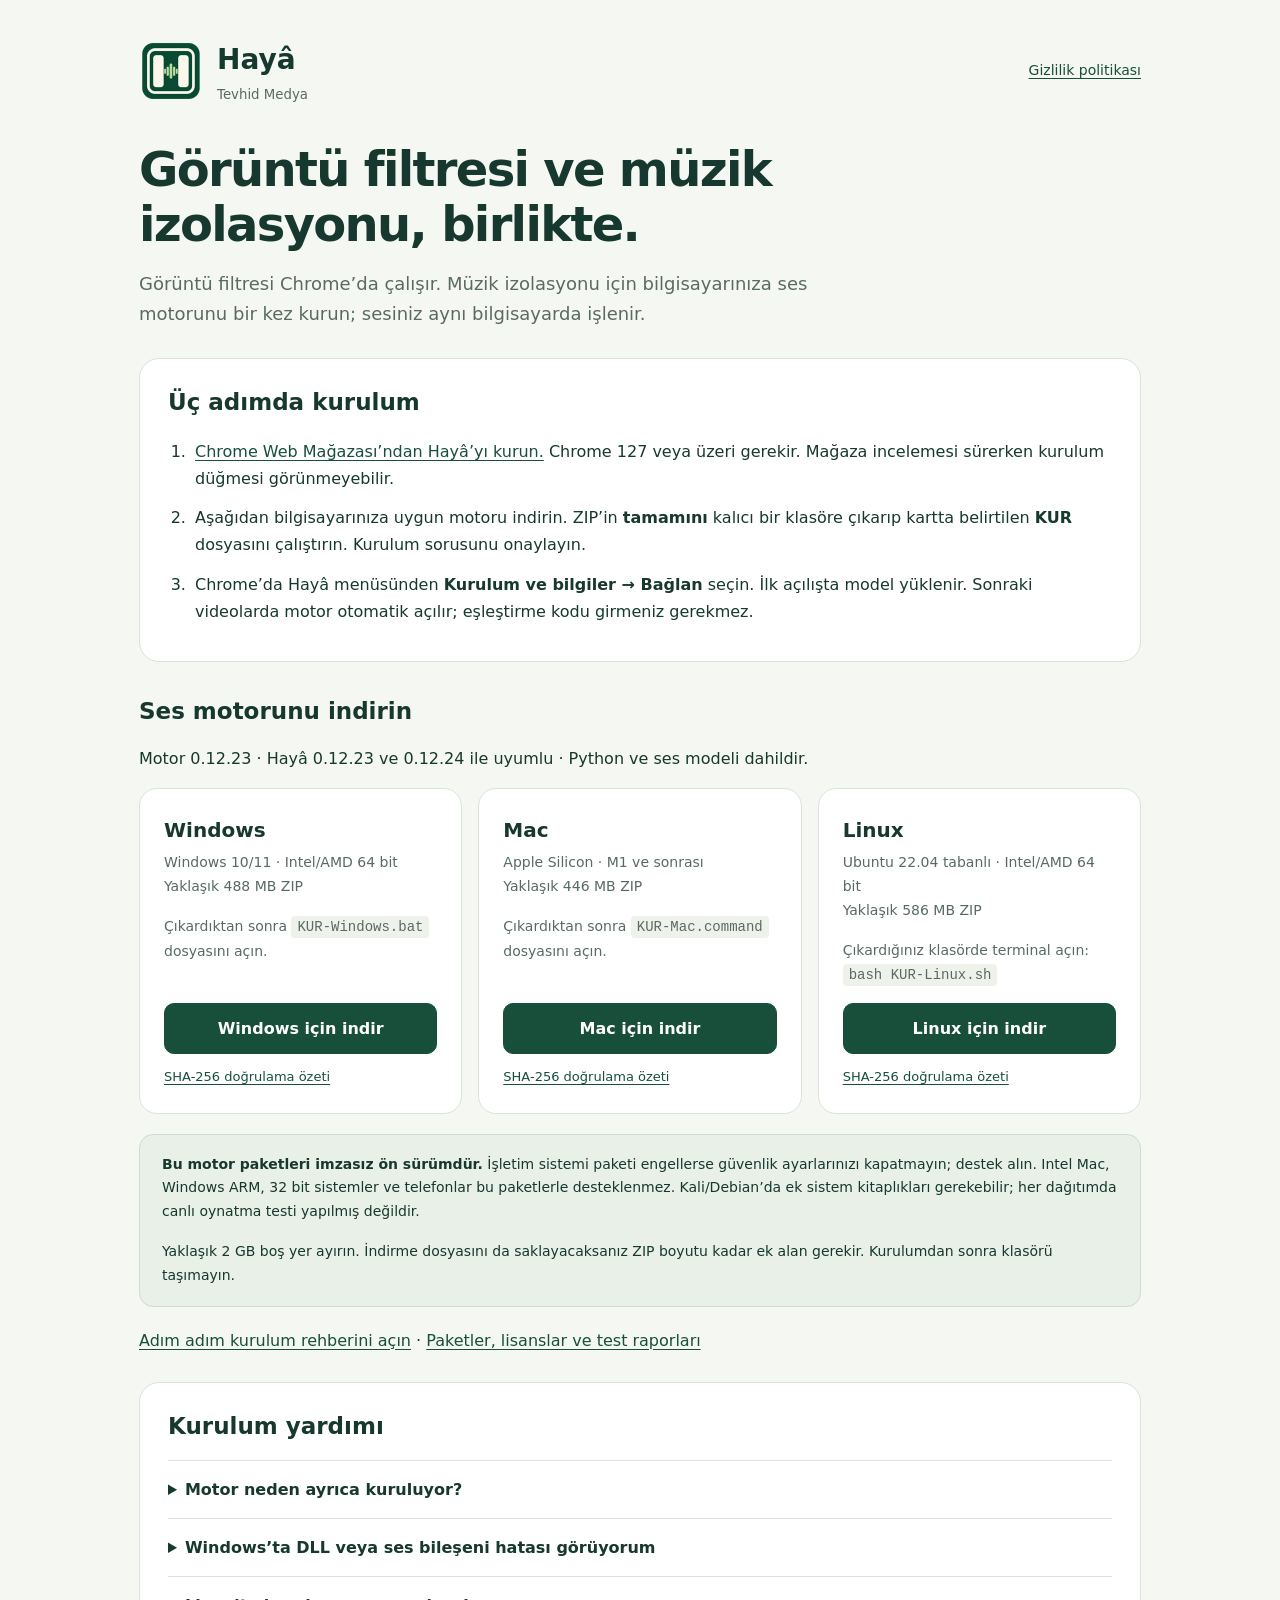
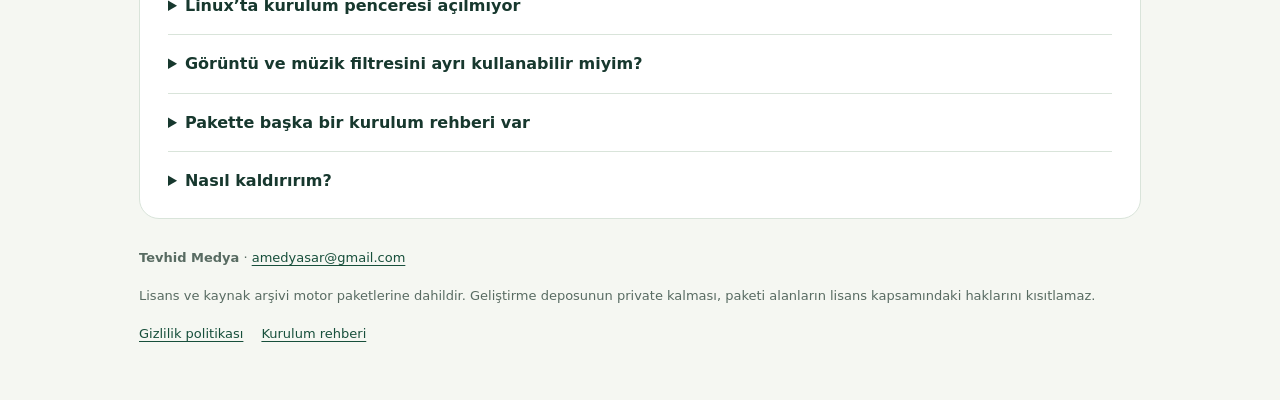
==== kurulum.html @ f4bbea17 "Hayâ ses motoru indirme ve kurulum sayfasını yayımla" ====
<!doctype html>
<html lang="tr">
<head>
<meta charset="utf-8"><meta name="viewport" content="width=device-width,initial-scale=1">
<meta name="referrer" content="no-referrer"><meta name="robots" content="noindex,follow">
<meta name="description" content="Hayâ Chrome eklentisi için Windows, Linux ve Apple Silicon Mac ses motoru kurulumu.">
<title>Hayâ · Kurulum ve ses motoru</title>
<style>
:root{color-scheme:light;--ink:#17382e;--muted:#586b62;--green:#174f3b;--line:#d9e4da}*{box-sizing:border-box}body{margin:0;background:#f5f7f2;color:var(--ink);font:16px/1.7 system-ui,-apple-system,BlinkMacSystemFont,"Segoe UI",sans-serif}main{max-width:1050px;margin:auto;padding:36px 24px 56px}.brand{display:flex;align-items:center;gap:14px}.brand img{border-radius:16px}.brand strong{font-size:28px}.brand small{display:block;color:var(--muted)}nav{margin-left:auto;font-size:14px}h1{font-size:clamp(32px,5vw,48px);line-height:1.15;letter-spacing:-.035em;max-width:760px;margin:36px 0 16px}h2{font-size:23px;margin:30px 0 14px}h3{font-size:20px;margin:0 0 4px}p{margin:0 0 16px}.intro{max-width:760px;color:var(--muted);font-size:18px}.steps,.help{padding:24px 28px;background:white;border:1px solid var(--line);border-radius:20px;margin:28px 0}.steps h2,.help h2{margin-top:0}.steps ol{padding-left:23px;margin-bottom:0}.steps li{padding-left:4px;margin:12px 0}.downloads{display:grid;grid-template-columns:repeat(3,minmax(0,1fr));gap:16px}.card{padding:24px;background:#fff;border:1px solid var(--line);border-radius:18px;display:flex;flex-direction:column}.card p{font-size:14px;color:var(--muted)}.card .button{margin-top:auto}.button{display:inline-block;padding:11px 18px;background:var(--green);border:1px solid var(--green);border-radius:10px;color:#fff;text-decoration:none;text-align:center;font-weight:650;transition:background .15s}.button:hover{background:#216a50}.secondary{font-size:13px;margin-top:12px}.notice{padding:18px 22px;background:#e8f0e8;border:1px solid #cddccf;border-radius:14px;font-size:14px;margin:20px 0}.notice p:last-child{margin:0}a{color:var(--green);text-underline-offset:3px}a:focus-visible,summary:focus-visible{outline:3px solid #8aab79;outline-offset:4px}code{background:#eef2eb;padding:3px 6px;border-radius:4px;overflow-wrap:anywhere}details{border-top:1px solid var(--line);padding:15px 0}details:last-child{padding-bottom:0}summary{font-weight:650;cursor:pointer}details p{margin:12px 0 0}footer{font-size:13px;color:var(--muted);margin-top:28px}footer a{margin-right:18px}@media(max-width:720px){main{padding:24px 16px 40px}.downloads{grid-template-columns:1fr}.brand{flex-wrap:wrap}nav{margin-left:0;width:100%}.steps,.help{padding:20px}}
</style>
</head>
<body><main>
<header class="brand"><img src="haya-icon.png" width="64" height="64" alt=""><div><strong>Hayâ</strong><small>Tevhid Medya</small></div><nav><a href="./">Gizlilik politikası</a></nav></header>
<h1>Görüntü filtresi ve müzik izolasyonu, birlikte.</h1>
<p class="intro">Görüntü filtresi Chrome’da çalışır. Müzik izolasyonu için bilgisayarınıza ses motorunu bir kez kurun; sesiniz aynı bilgisayarda işlenir.</p>
<section class="steps" aria-labelledby="steps"><h2 id="steps">Üç adımda kurulum</h2><ol>
<li><a href="https://chromewebstore.google.com/detail/fkgjadiaajefdlgofbeidhghmhcniifk" rel="noreferrer">Chrome Web Mağazası’ndan Hayâ’yı kurun.</a> Chrome 127 veya üzeri gerekir. Mağaza incelemesi sürerken kurulum düğmesi görünmeyebilir.</li>
<li>Aşağıdan bilgisayarınıza uygun motoru indirin. ZIP’in <strong>tamamını</strong> kalıcı bir klasöre çıkarıp kartta belirtilen <strong>KUR</strong> dosyasını çalıştırın. Kurulum sorusunu onaylayın.</li>
<li>Chrome’da Hayâ menüsünden <strong>Kurulum ve bilgiler → Bağlan</strong> seçin. İlk açılışta model yüklenir. Sonraki videolarda motor otomatik açılır; eşleştirme kodu girmeniz gerekmez.</li>
</ol></section>
<h2 id="downloads">Ses motorunu indirin</h2><p>Motor 0.12.23 · Hayâ 0.12.23 ve 0.12.24 ile uyumlu · Python ve ses modeli dahildir.</p>
<div class="downloads" aria-labelledby="downloads">
<article class="card"><h3>Windows</h3><p>Windows 10/11 · Intel/AMD 64 bit<br>Yaklaşık 488 MB ZIP</p><p>Çıkardıktan sonra <code>KUR-Windows.bat</code> dosyasını açın.</p><a class="button" href="https://github.com/sultanamed/haya-privacy/releases/download/ses-motoru-v0.12.23/Haya-0.12.23-windows-x64.zip">Windows için indir</a><a class="secondary" href="https://github.com/sultanamed/haya-privacy/releases/download/ses-motoru-v0.12.23/Haya-0.12.23-windows-x64.sha256">SHA-256 doğrulama özeti</a></article>
<article class="card"><h3>Mac</h3><p>Apple Silicon · M1 ve sonrası<br>Yaklaşık 446 MB ZIP</p><p>Çıkardıktan sonra <code>KUR-Mac.command</code> dosyasını açın.</p><a class="button" href="https://github.com/sultanamed/haya-privacy/releases/download/ses-motoru-v0.12.23/Haya-0.12.23-macos-arm64.zip">Mac için indir</a><a class="secondary" href="https://github.com/sultanamed/haya-privacy/releases/download/ses-motoru-v0.12.23/Haya-0.12.23-macos-arm64.sha256">SHA-256 doğrulama özeti</a></article>
<article class="card"><h3>Linux</h3><p>Ubuntu 22.04 tabanlı · Intel/AMD 64 bit<br>Yaklaşık 586 MB ZIP</p><p>Çıkardığınız klasörde terminal açın:<br><code>bash KUR-Linux.sh</code></p><a class="button" href="https://github.com/sultanamed/haya-privacy/releases/download/ses-motoru-v0.12.23/Haya-0.12.23-linux-x64.zip">Linux için indir</a><a class="secondary" href="https://github.com/sultanamed/haya-privacy/releases/download/ses-motoru-v0.12.23/Haya-0.12.23-linux-x64.sha256">SHA-256 doğrulama özeti</a></article>
</div>
<div class="notice"><p><strong>Bu motor paketleri imzasız ön sürümdür.</strong> İşletim sistemi paketi engellerse güvenlik ayarlarınızı kapatmayın; destek alın. Intel Mac, Windows ARM, 32 bit sistemler ve telefonlar bu paketlerle desteklenmez. Kali/Debian’da ek sistem kitaplıkları gerekebilir; her dağıtımda canlı oynatma testi yapılmış değildir.</p><p>Yaklaşık 2 GB boş yer ayırın. İndirme dosyasını da saklayacaksanız ZIP boyutu kadar ek alan gerekir. Kurulumdan sonra klasörü taşımayın.</p></div>
<p><a href="KURULUM-CHROME.txt">Adım adım kurulum rehberini açın</a> · <a href="https://github.com/sultanamed/haya-privacy/releases/tag/ses-motoru-v0.12.23" rel="noreferrer">Paketler, lisanslar ve test raporları</a></p>
<section class="help" aria-labelledby="help"><h2 id="help">Kurulum yardımı</h2>
<details><summary>Motor neden ayrıca kuruluyor?</summary><p>Enstrüman ayrıştırma modeli ve çalışma ortamı bilgisayarınızda çalışır. Eklenti motoru sessizce kurmaz. KUR dosyası yalnızca bu bilgisayardaki Chrome kullanıcısının bağlantısını kaydeder. Medya içeriği Tevhid Medya’ya gönderilmez.</p></details>
<details><summary>Windows’ta DLL veya ses bileşeni hatası görüyorum</summary><p>Paketteki <code>prerequisites/VC_redist.x64.exe</code> resmi Microsoft bileşenini kurun, ardından Hayâ’dan Bağlan’ı tekrar deneyin.</p></details>
<details><summary>Linux’ta kurulum penceresi açılmıyor</summary><p>Aynı klasörde <code>./runtime/bin/python3 -X utf8 -I -B packaging/install_native.py</code> çalıştırabilirsiniz. Ayrı Python kurulumu gerekmez. Bir sistem kitaplığı eksikse hata mesajını ve dağıtım sürümünü destek adresine iletin.</p></details>
<details><summary>Görüntü ve müzik filtresini ayrı kullanabilir miyim?</summary><p>Evet. Görüntü filtresini kapatıp müzik izolasyonunu kullanabilir veya yalnızca görüntüyü filtreleyebilirsiniz. Motor kurulmamışsa görüntü filtresi kullanılabilir. İlk ses hazırlığı birkaç saniye sürebilir; hız donanıma bağlıdır. Şarkı vokalleri ve bazı enstrüman kalıntıları kalabilir; kusursuz tespit garantisi yoktur.</p></details>
<details><summary>Pakette başka bir kurulum rehberi var</summary><p>Eski ONCE-BUNU-OKUYUN dosyasındaki manuel test yolu yerine bu sayfadaki KUR ve Bağlan adımlarını uygulayın. Paketteki extension klasörünü ayrıca yüklemeyin; eklentiyi Chrome Web Mağazası’ndan kurun.</p></details>
<details><summary>Nasıl kaldırırım?</summary><p>Paket içindeki KALDIR dosyasını çalıştırın. Bu işlem Chrome bağlantısını kaldırır; motor dosyalarını, ayarlarınızı veya günlükleri otomatik silmez. Ayrıntılar <a href="./">gizlilik politikasında</a> açıklanır.</p></details>
</section>
<footer><p><strong>Tevhid Medya</strong> · <a href="mailto:amedyasar@gmail.com">amedyasar@gmail.com</a></p><p>Lisans ve kaynak arşivi motor paketlerine dahildir. Geliştirme deposunun private kalması, paketi alanların lisans kapsamındaki haklarını kısıtlamaz.</p><a href="./">Gizlilik politikası</a><a href="KURULUM-CHROME.txt">Kurulum rehberi</a></footer>
</main></body></html>
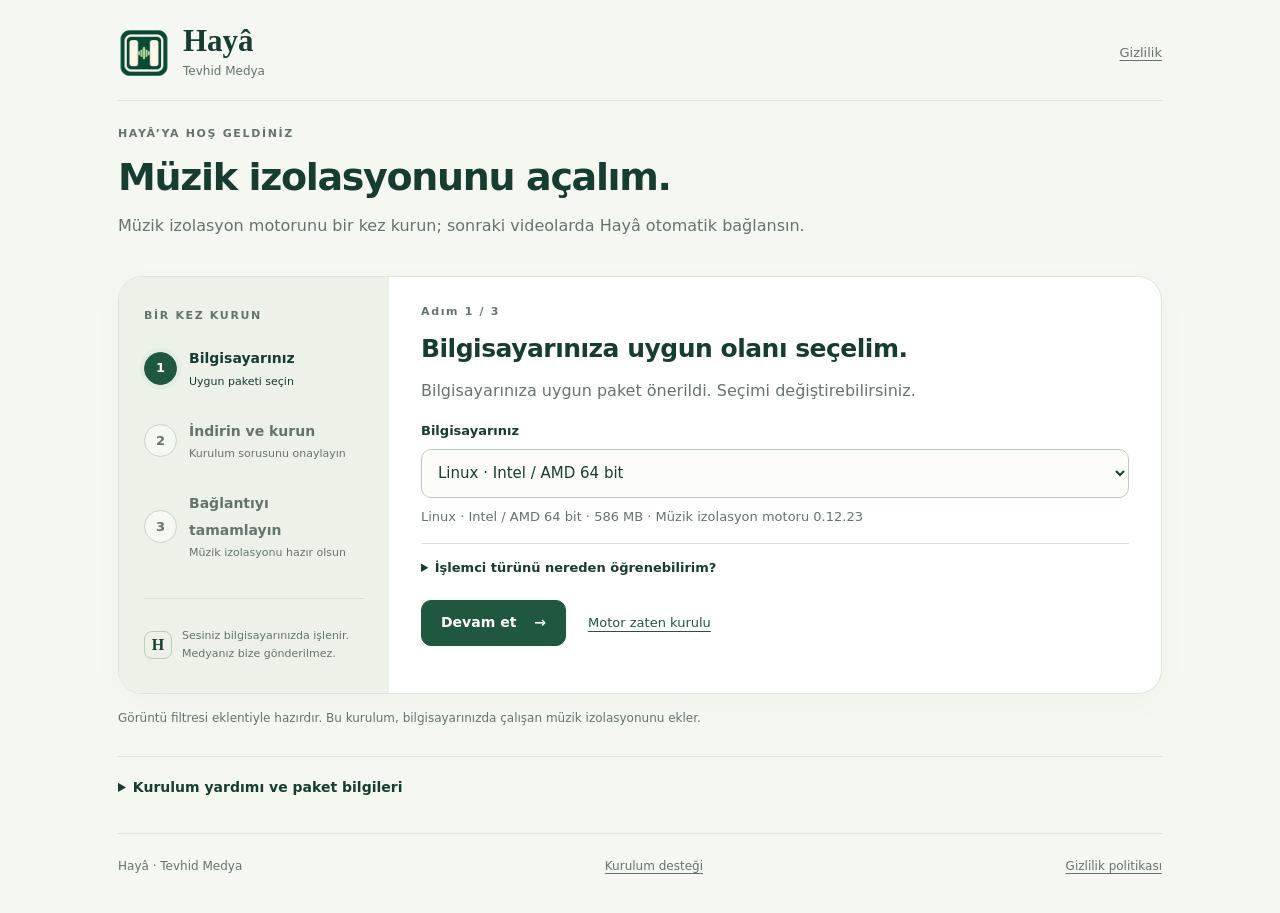
==== commit 1c735626: "Guide music isolation setup with device detection and three clear steps" ====
--- a/kurulum.html
+++ b/kurulum.html
@@ -1,38 +1,43 @@
-<!doctype html>
-<html lang="tr">
-<head>
-<meta charset="utf-8"><meta name="viewport" content="width=device-width,initial-scale=1">
-<meta name="referrer" content="no-referrer"><meta name="robots" content="noindex,follow">
-<meta name="description" content="Hayâ Chrome eklentisi için Windows, Linux ve Apple Silicon Mac ses motoru kurulumu.">
-<title>Hayâ · Kurulum ve ses motoru</title>
-<style>
-:root{color-scheme:light;--ink:#17382e;--muted:#586b62;--green:#174f3b;--line:#d9e4da}*{box-sizing:border-box}body{margin:0;background:#f5f7f2;color:var(--ink);font:16px/1.7 system-ui,-apple-system,BlinkMacSystemFont,"Segoe UI",sans-serif}main{max-width:1050px;margin:auto;padding:36px 24px 56px}.brand{display:flex;align-items:center;gap:14px}.brand img{border-radius:16px}.brand strong{font-size:28px}.brand small{display:block;color:var(--muted)}nav{margin-left:auto;font-size:14px}h1{font-size:clamp(32px,5vw,48px);line-height:1.15;letter-spacing:-.035em;max-width:760px;margin:36px 0 16px}h2{font-size:23px;margin:30px 0 14px}h3{font-size:20px;margin:0 0 4px}p{margin:0 0 16px}.intro{max-width:760px;color:var(--muted);font-size:18px}.steps,.help{padding:24px 28px;background:white;border:1px solid var(--line);border-radius:20px;margin:28px 0}.steps h2,.help h2{margin-top:0}.steps ol{padding-left:23px;margin-bottom:0}.steps li{padding-left:4px;margin:12px 0}.downloads{display:grid;grid-template-columns:repeat(3,minmax(0,1fr));gap:16px}.card{padding:24px;background:#fff;border:1px solid var(--line);border-radius:18px;display:flex;flex-direction:column}.card p{font-size:14px;color:var(--muted)}.card .button{margin-top:auto}.button{display:inline-block;padding:11px 18px;background:var(--green);border:1px solid var(--green);border-radius:10px;color:#fff;text-decoration:none;text-align:center;font-weight:650;transition:background .15s}.button:hover{background:#216a50}.secondary{font-size:13px;margin-top:12px}.notice{padding:18px 22px;background:#e8f0e8;border:1px solid #cddccf;border-radius:14px;font-size:14px;margin:20px 0}.notice p:last-child{margin:0}a{color:var(--green);text-underline-offset:3px}a:focus-visible,summary:focus-visible{outline:3px solid #8aab79;outline-offset:4px}code{background:#eef2eb;padding:3px 6px;border-radius:4px;overflow-wrap:anywhere}details{border-top:1px solid var(--line);padding:15px 0}details:last-child{padding-bottom:0}summary{font-weight:650;cursor:pointer}details p{margin:12px 0 0}footer{font-size:13px;color:var(--muted);margin-top:28px}footer a{margin-right:18px}@media(max-width:720px){main{padding:24px 16px 40px}.downloads{grid-template-columns:1fr}.brand{flex-wrap:wrap}nav{margin-left:0;width:100%}.steps,.help{padding:20px}}
-</style>
-</head>
-<body><main>
-<header class="brand"><img src="haya-icon.png" width="64" height="64" alt=""><div><strong>Hayâ</strong><small>Tevhid Medya</small></div><nav><a href="./">Gizlilik politikası</a></nav></header>
-<h1>Görüntü filtresi ve müzik izolasyonu, birlikte.</h1>
-<p class="intro">Görüntü filtresi Chrome’da çalışır. Müzik izolasyonu için bilgisayarınıza ses motorunu bir kez kurun; sesiniz aynı bilgisayarda işlenir.</p>
-<section class="steps" aria-labelledby="steps"><h2 id="steps">Üç adımda kurulum</h2><ol>
-<li><a href="https://chromewebstore.google.com/detail/fkgjadiaajefdlgofbeidhghmhcniifk" rel="noreferrer">Chrome Web Mağazası’ndan Hayâ’yı kurun.</a> Chrome 127 veya üzeri gerekir. Mağaza incelemesi sürerken kurulum düğmesi görünmeyebilir.</li>
-<li>Aşağıdan bilgisayarınıza uygun motoru indirin. ZIP’in <strong>tamamını</strong> kalıcı bir klasöre çıkarıp kartta belirtilen <strong>KUR</strong> dosyasını çalıştırın. Kurulum sorusunu onaylayın.</li>
-<li>Chrome’da Hayâ menüsünden <strong>Kurulum ve bilgiler → Bağlan</strong> seçin. İlk açılışta model yüklenir. Sonraki videolarda motor otomatik açılır; eşleştirme kodu girmeniz gerekmez.</li>
-</ol></section>
-<h2 id="downloads">Ses motorunu indirin</h2><p>Motor 0.12.23 · Hayâ 0.12.23 ve 0.12.24 ile uyumlu · Python ve ses modeli dahildir.</p>
-<div class="downloads" aria-labelledby="downloads">
-<article class="card"><h3>Windows</h3><p>Windows 10/11 · Intel/AMD 64 bit<br>Yaklaşık 488 MB ZIP</p><p>Çıkardıktan sonra <code>KUR-Windows.bat</code> dosyasını açın.</p><a class="button" href="https://github.com/sultanamed/haya-privacy/releases/download/ses-motoru-v0.12.23/Haya-0.12.23-windows-x64.zip">Windows için indir</a><a class="secondary" href="https://github.com/sultanamed/haya-privacy/releases/download/ses-motoru-v0.12.23/Haya-0.12.23-windows-x64.sha256">SHA-256 doğrulama özeti</a></article>
-<article class="card"><h3>Mac</h3><p>Apple Silicon · M1 ve sonrası<br>Yaklaşık 446 MB ZIP</p><p>Çıkardıktan sonra <code>KUR-Mac.command</code> dosyasını açın.</p><a class="button" href="https://github.com/sultanamed/haya-privacy/releases/download/ses-motoru-v0.12.23/Haya-0.12.23-macos-arm64.zip">Mac için indir</a><a class="secondary" href="https://github.com/sultanamed/haya-privacy/releases/download/ses-motoru-v0.12.23/Haya-0.12.23-macos-arm64.sha256">SHA-256 doğrulama özeti</a></article>
-<article class="card"><h3>Linux</h3><p>Ubuntu 22.04 tabanlı · Intel/AMD 64 bit<br>Yaklaşık 586 MB ZIP</p><p>Çıkardığınız klasörde terminal açın:<br><code>bash KUR-Linux.sh</code></p><a class="button" href="https://github.com/sultanamed/haya-privacy/releases/download/ses-motoru-v0.12.23/Haya-0.12.23-linux-x64.zip">Linux için indir</a><a class="secondary" href="https://github.com/sultanamed/haya-privacy/releases/download/ses-motoru-v0.12.23/Haya-0.12.23-linux-x64.sha256">SHA-256 doğrulama özeti</a></article>
-</div>
-<div class="notice"><p><strong>Bu motor paketleri imzasız ön sürümdür.</strong> İşletim sistemi paketi engellerse güvenlik ayarlarınızı kapatmayın; destek alın. Intel Mac, Windows ARM, 32 bit sistemler ve telefonlar bu paketlerle desteklenmez. Kali/Debian’da ek sistem kitaplıkları gerekebilir; her dağıtımda canlı oynatma testi yapılmış değildir.</p><p>Yaklaşık 2 GB boş yer ayırın. İndirme dosyasını da saklayacaksanız ZIP boyutu kadar ek alan gerekir. Kurulumdan sonra klasörü taşımayın.</p></div>
-<p><a href="KURULUM-CHROME.txt">Adım adım kurulum rehberini açın</a> · <a href="https://github.com/sultanamed/haya-privacy/releases/tag/ses-motoru-v0.12.23" rel="noreferrer">Paketler, lisanslar ve test raporları</a></p>
-<section class="help" aria-labelledby="help"><h2 id="help">Kurulum yardımı</h2>
-<details><summary>Motor neden ayrıca kuruluyor?</summary><p>Enstrüman ayrıştırma modeli ve çalışma ortamı bilgisayarınızda çalışır. Eklenti motoru sessizce kurmaz. KUR dosyası yalnızca bu bilgisayardaki Chrome kullanıcısının bağlantısını kaydeder. Medya içeriği Tevhid Medya’ya gönderilmez.</p></details>
+<!doctype html><html lang="tr"><head><meta charset="utf-8"><meta name="viewport" content="width=device-width,initial-scale=1"><meta name="referrer" content="no-referrer"><meta name="description" content="Hayâ müzik izolasyon motoru: bilgisayarınıza uygun paketi seçin, indirin ve adım adım kurun."><title>Hayâ · Müzik izolasyon motoru kurulumu</title><link rel="stylesheet" href="help.css"></head><body><main><header class="help-brand"><img src="haya-icon.png" width="52" height="52" alt=""><div><div class="wordmark">Hayâ</div><p>Tevhid Medya</p></div><nav><a href="https://sultanamed.github.io/haya-privacy/" target="_blank" rel="noopener noreferrer">Gizlilik</a></nav></header><div class="hero"><p class="eyebrow">HAYÂ’YA HOŞ GELDİNİZ</p><h1>Müzik izolasyonunu açalım.</h1><p>Müzik izolasyon motorunu bir kez kurun; sonraki videolarda Hayâ otomatik bağlansın.</p></div><section class="setup-shell" aria-label="Müzik izolasyon motoru kurulumu">
+<aside class="setup-sidebar"><p class="eyebrow">BİR KEZ KURUN</p><ol class="step-list">
+<li data-setup-nav="1" aria-current="step"><span class="step-number">1</span><div><strong>Bilgisayarınız</strong><small>Uygun paketi seçin</small></div></li>
+<li data-setup-nav="2"><span class="step-number">2</span><div><strong>İndirin ve kurun</strong><small>Kurulum sorusunu onaylayın</small></div></li>
+<li data-setup-nav="3"><span class="step-number">3</span><div><strong>Bağlantıyı tamamlayın</strong><small>Müzik izolasyonu hazır olsun</small></div></li>
+</ol><div class="local-note"><span aria-hidden="true">H</span><p>Sesiniz bilgisayarınızda işlenir.<br>Medyanız bize gönderilmez.</p></div></aside>
+<div class="setup-content"><p class="eyebrow" id="step-counter">Adım 1 / 3</p>
+<section data-setup-panel="1" aria-labelledby="step-title-1">
+<h2 id="step-title-1" tabindex="-1">Bilgisayarınıza uygun olanı seçelim.</h2>
+<p id="detection-note" class="muted" role="status">Bilgisayarınızın türü kontrol ediliyor…</p>
+<label for="device">Bilgisayarınız</label><select id="device" aria-describedby="device-summary">
+<option value="">Bilgisayar ve işlemci türünü seçin</option>
+<option value="windows-x64">Windows · Intel / AMD 64 bit</option><option value="macos-arm64">Mac · Apple Silicon (M serisi)</option><option value="linux-x64">Linux · Intel / AMD 64 bit</option>
+<option value="macos-intel">Mac · Intel</option><option value="windows-arm">Windows · ARM</option><option value="linux-arm">Linux · ARM</option><option value="32bit">32 bit bilgisayar</option><option value="mobile">Telefon / tablet</option><option value="other">Diğer sistem</option></select>
+<p id="device-summary" class="device-summary" role="status"></p>
+<p id="unsupported" class="notice" hidden>Uygun paket hazır olduğunda burada sunulacak. Desteklenen masaüstü Chrome’da görüntü filtresini motor olmadan kullanabilirsiniz.</p>
+<details class="device-help"><summary>İşlemci türünü nereden öğrenebilirim?</summary><p><strong>Mac:</strong> Apple menüsü → Bu Mac Hakkında. “Çip” alanında M1, M2 veya sonraki bir M serisi yazıyorsa Apple Silicon’u seçin.</p><p><strong>Windows:</strong> Ayarlar → Sistem → Hakkında → Sistem türü. x64 tabanlı işlemci için Intel / AMD 64 bit’i seçin; ARM farklıdır.</p><p><strong>Linux:</strong> Sistem bilgilerinizi kontrol edin. x86_64, Intel / AMD 64 bit paketidir. Ubuntu 22.04 tabanlıdır; Kali/Debian’da ek sistem kitaplıkları gerekebilir.</p></details>
+<div class="actions"><button id="device-next" class="button" type="button" disabled>Devam et <span aria-hidden="true">→</span></button><button id="already-installed" class="text-button" type="button">Motor zaten kurulu</button></div>
+</section>
+<section data-setup-panel="2" aria-labelledby="step-title-2" hidden>
+<h2 id="step-title-2" tabindex="-1">Müzik izolasyon motorunu kurun.</h2><p class="muted" id="chosen-device"></p>
+<a id="motor-download" class="button download" rel="noreferrer">Uygun paketi seçin</a><p id="download-state" class="small muted" role="status"></p>
+<ol class="install-list"><li><strong>ZIP dosyasının tamamını çıkarın.</strong><p>Kalıcı bir klasör seçin. Kurulumdan sonra bu klasörü taşımayın.</p></li><li><strong><code id="install-command"></code></strong><p id="install-instruction"></p></li><li><strong>Kurulum tamamlanınca buraya dönün.</strong><p>Aşağıdaki düğmeyle son adıma geçin.</p></li></ol>
+<details class="device-help"><summary>İndirmeden önce</summary><p>Python ve ses modeli pakete dahildir. Ayrı Python kurulumu gerekmez. Yaklaşık 2 GB boş alan ve ZIP’i saklayacaksanız dosya boyutu kadar ek alan ayırın.</p><p>Mevcut motor paketleri imzasız ön sürümdür. Sistem kurulumu engellerse güvenlik ayarlarınızı kapatmayın; <a href="mailto:amedyasar@gmail.com">destek alın</a>.</p></details>
+<div class="actions"><button id="installed-next" class="button" type="button">Kurdum, devam et <span aria-hidden="true">→</span></button><button id="back-device" class="text-button" type="button">Geri</button></div>
+</section>
+<section data-setup-panel="3" aria-labelledby="step-title-3" hidden>
+<h2 id="step-title-3" tabindex="-1">Son bir bağlantı kontrolü.</h2>
+<p id="local-connection-help" class="muted" hidden>Hayâ, kurduğunuz müzik izolasyon motoruna bağlanacak. Eşleştirme kodu girmeniz gerekmez.</p>
+<div id="extension-connection-help"><p class="muted">Bağlantıyı Chrome’daki Hayâ eklentisinin içinden tamamlayın.</p><ol class="install-list"><li><strong>Chrome araç çubuğundaki uzantılar simgesini açın.</strong><p>Listeden Hayâ’yı seçin.</p></li><li><strong>Hayâ menüsündeki “Bağlan” düğmesine basın.</strong><p>Yeni kurulum ekranında “Motor zaten kurulu” seçeneği de aynı kontrolü başlatır.</p></li><li><strong>“Müzik izolasyonu hazır” mesajını bekleyin.</strong><p>Sonraki videolarda motor otomatik bağlanır.</p></li></ol><p class="small">Hayâ henüz kurulu değilse <a href="https://chromewebstore.google.com/detail/fkgjadiaajefdlgofbeidhghmhcniifk" target="_blank" rel="noopener noreferrer">Chrome Web Mağazası’ndan ekleyin</a>.</p></div>
+<p id="connection-state" class="connection-state" role="status" aria-live="polite">Bağlantı henüz kontrol edilmedi.</p>
+<button id="connect" class="button" type="button" hidden>Bağlantıyı kontrol et</button>
+<div id="ready-actions" class="ready-actions" hidden><strong>Artık video sayfanıza dönebilirsiniz.</strong><p>Görüntü filtresi ve müzik izolasyonu varsayılan olarak açıktır. İkisini Hayâ menüsünden ayrı ayrı yönetebilirsiniz.</p></div>
+<div class="actions"><button id="back-install" class="text-button" type="button">Kurulum adımlarına dön</button></div>
+</section></div></section><p class="below-note">Görüntü filtresi eklentiyle hazırdır. Bu kurulum, bilgisayarınızda çalışan müzik izolasyonunu ekler.</p><details class="more-info"><summary>Kurulum yardımı ve paket bilgileri</summary><section class="help" aria-labelledby="help"><h2 id="help">Kurulum yardımı</h2>
+<details><summary>Müzik izolasyon motoru neden bir kez kuruluyor?</summary><p>Enstrüman ayrıştırma modeli ve çalışma ortamı bilgisayarınızda çalışır. Eklenti motoru sessizce kurmaz. KUR dosyası yalnızca bu bilgisayardaki Chrome kullanıcısının bağlantısını kaydeder. Medya içeriği Tevhid Medya’ya gönderilmez.</p></details>
 <details><summary>Windows’ta DLL veya ses bileşeni hatası görüyorum</summary><p>Paketteki <code>prerequisites/VC_redist.x64.exe</code> resmi Microsoft bileşenini kurun, ardından Hayâ’dan Bağlan’ı tekrar deneyin.</p></details>
 <details><summary>Linux’ta kurulum penceresi açılmıyor</summary><p>Aynı klasörde <code>./runtime/bin/python3 -X utf8 -I -B packaging/install_native.py</code> çalıştırabilirsiniz. Ayrı Python kurulumu gerekmez. Bir sistem kitaplığı eksikse hata mesajını ve dağıtım sürümünü destek adresine iletin.</p></details>
 <details><summary>Görüntü ve müzik filtresini ayrı kullanabilir miyim?</summary><p>Evet. Görüntü filtresini kapatıp müzik izolasyonunu kullanabilir veya yalnızca görüntüyü filtreleyebilirsiniz. Motor kurulmamışsa görüntü filtresi kullanılabilir. İlk ses hazırlığı birkaç saniye sürebilir; hız donanıma bağlıdır. Şarkı vokalleri ve bazı enstrüman kalıntıları kalabilir; kusursuz tespit garantisi yoktur.</p></details>
 <details><summary>Pakette başka bir kurulum rehberi var</summary><p>Eski ONCE-BUNU-OKUYUN dosyasındaki manuel test yolu yerine bu sayfadaki KUR ve Bağlan adımlarını uygulayın. Paketteki extension klasörünü ayrıca yüklemeyin; eklentiyi Chrome Web Mağazası’ndan kurun.</p></details>
 <details><summary>Nasıl kaldırırım?</summary><p>Paket içindeki KALDIR dosyasını çalıştırın. Bu işlem Chrome bağlantısını kaldırır; motor dosyalarını, ayarlarınızı veya günlükleri otomatik silmez. Ayrıntılar <a href="./">gizlilik politikasında</a> açıklanır.</p></details>
 </section>
-<footer><p><strong>Tevhid Medya</strong> · <a href="mailto:amedyasar@gmail.com">amedyasar@gmail.com</a></p><p>Lisans ve kaynak arşivi motor paketlerine dahildir. Geliştirme deposunun private kalması, paketi alanların lisans kapsamındaki haklarını kısıtlamaz.</p><a href="./">Gizlilik politikası</a><a href="KURULUM-CHROME.txt">Kurulum rehberi</a></footer>
-</main></body></html>
+<p>Motor 0.12.23 · Hayâ 0.12.23–0.12.25 ile uyumlu.</p><p><a href="KURULUM-CHROME.txt">Yazdırılabilir kurulum rehberi</a> · <a href="https://github.com/sultanamed/haya-privacy/releases/tag/ses-motoru-v0.12.23" rel="noreferrer">Paketler, lisanslar ve test raporları</a></p></details><footer><p>Hayâ · Tevhid Medya</p><a href="mailto:amedyasar@gmail.com">Kurulum desteği</a><a href="https://sultanamed.github.io/haya-privacy/" target="_blank" rel="noopener noreferrer">Gizlilik politikası</a></footer></main><script type="module" src="setup.js"></script></body></html>
--- a/help.css
+++ b/help.css
@@ -0,0 +1,2 @@
+:root{color-scheme:light;--ink:#173c31;--muted:#63756b;--green:#20583f;--line:#dce5dc;--paper:#f5f7f1;--soft:#edf3e9;--accent:#b5cf91}
+*{box-sizing:border-box}[hidden]{display:none!important}body{margin:0;background:var(--paper);color:var(--ink);font:16px/1.65 system-ui,-apple-system,BlinkMacSystemFont,"Segoe UI",sans-serif}main{max-width:1100px;margin:auto;padding:24px 28px 36px}.help-brand{display:flex;align-items:center;gap:13px;padding-bottom:18px;border-bottom:1px solid var(--line)}.help-brand img{width:52px;height:52px;border-radius:13px}.wordmark{font:600 31px/1.1 Georgia,serif}.help-brand p{margin:4px 0 0;font-size:12px;color:var(--muted)}.help-brand nav{margin-left:auto;font-size:13px}.help-brand a{color:var(--muted)}.hero{padding:24px 0 22px;max-width:940px}.eyebrow{font-size:11px;letter-spacing:.15em;font-weight:700;color:var(--muted);margin:0 0 12px}h1{font-size:clamp(30px,4vw,38px);line-height:1.18;letter-spacing:-.035em;margin:0 0 13px}h2{font-size:25px;line-height:1.3;letter-spacing:-.02em;margin:0 0 12px}h2:focus{outline:none}p{margin:0 0 15px}.hero p:last-child{font-size:16px;color:var(--muted);max-width:900px}.muted{color:var(--muted)}.small{font-size:13px}a{color:var(--green);text-underline-offset:3px}.setup-shell{display:grid;grid-template-columns:270px minmax(0,1fr);border:1px solid var(--line);border-radius:24px;background:white;overflow:hidden;box-shadow:0 10px 38px #193f2f06}.setup-sidebar{background:#edf2e8;padding:30px 25px;display:flex;flex-direction:column}.step-list{list-style:none;padding:0;margin:8px 0 36px;display:grid;gap:27px}.step-list li{display:flex;align-items:center;gap:12px;color:var(--muted)}.step-number{display:grid;place-items:center;flex:none;width:33px;height:33px;border-radius:50%;border:1px solid #c8d4c5;font-size:13px;font-weight:650;background:#f6f8f2}.step-list strong{font-size:14px;font-weight:650}.step-list small{display:block;font-size:11px;margin-top:1px}.step-list [aria-current]{color:var(--ink)}.step-list [aria-current] .step-number{background:var(--green);border-color:var(--green);color:white;box-shadow:0 0 0 4px #20583f0a}.local-note{margin-top:auto;padding-top:28px;border-top:1px solid #d5dfcf;display:flex;align-items:center;gap:10px}.local-note>span{display:grid;place-items:center;border:1px solid #bdccb7;border-radius:8px;width:28px;height:28px;font:600 16px Georgia}.local-note p{font-size:11px;line-height:1.6;margin:0;color:var(--muted)}.setup-content{padding:26px 32px;min-height:410px}label{display:block;font-size:13px;font-weight:650;margin:16px 0 7px}select{width:100%;min-height:49px;border:1px solid #bacbbd;border-radius:10px;background:#fcfdf9;color:var(--ink);padding:10px 12px;font:inherit;font-size:15px}.device-summary{font-size:13px;margin:8px 0 15px;color:var(--muted);min-height:22px}.button{display:inline-flex;justify-content:center;align-items:center;gap:18px;background:var(--green);color:white;border:1px solid var(--green);border-radius:10px;padding:12px 19px;font:600 14px/1.4 system-ui;text-decoration:none;cursor:pointer;min-height:45px;transition:background .15s,border-color .15s}.button:hover{background:#28694c;border-color:#28694c}.button:disabled{opacity:.5;cursor:default}.button[aria-busy=true]{cursor:wait}.button[aria-busy=true]:before{content:"";width:13px;height:13px;border:2px solid #ffffff66;border-top-color:white;border-radius:50%;animation:spin 1s linear infinite}.text-button{background:none;border:0;padding:10px 0;font:500 13px/1.5 system-ui;color:var(--green);cursor:pointer;text-decoration:underline;text-underline-offset:4px}.actions{display:flex;align-items:center;gap:22px;flex-wrap:wrap;margin-top:22px}.device-help{font-size:13px;border-top:1px solid var(--line);padding-top:13px}.device-help p{margin:12px 0 0}summary{cursor:pointer;font-weight:550}button:focus-visible,a:focus-visible,select:focus-visible,summary:focus-visible{outline:3px solid #a6c58c;outline-offset:4px}.download{margin:5px 0 9px}.install-list{padding:0 0 0 21px;margin:20px 0}.install-list li{padding-left:4px;margin:13px 0}.install-list strong{font-size:14px}.install-list p{font-size:13px;margin:3px 0;color:var(--muted)}code{font:500 13px/1.5 ui-monospace,monospace;overflow-wrap:anywhere;background:var(--soft);border-radius:5px;padding:3px 6px}.notice,.connection-state{background:var(--soft);padding:14px 17px;border:1px solid var(--line);border-radius:11px;font-size:14px}.connection-state[data-state=ready]{border-color:#b4d1a7;background:#edf6e8;color:#225333}.connection-state[data-state=attention]{background:#fbf4e7;border-color:#e7d7af}.ready-actions{padding-top:20px;font-size:14px}.ready-actions p{margin-top:7px;color:var(--muted)}.below-note{font-size:12px;color:var(--muted);margin:15px 0 28px}.more-info{border-top:1px solid var(--line);padding:19px 0;font-size:14px}.more-info summary{font-size:14px}.more-info h2{font-size:19px;margin:24px 0 10px}.more-info li{margin:9px 0}.more-info details{margin:15px 0}.more-info p{margin:12px 0}.help h2{font-size:20px;margin-top:22px}.help details{padding:13px 0;border-bottom:1px solid var(--line)}footer{display:flex;flex-wrap:wrap;gap:12px;justify-content:space-between;font-size:12px;color:var(--muted);padding-top:23px;border-top:1px solid var(--line);margin-top:15px}footer p{margin:0}footer a{color:var(--muted)}@keyframes spin{to{transform:rotate(360deg)}}@media(prefers-reduced-motion:reduce){*,*:before{animation:none!important;transition:none!important}}@media(max-width:720px){main{padding:22px 17px 30px}.hero{padding:25px 0 22px}.setup-shell{grid-template-columns:1fr;border-radius:18px}.setup-sidebar{padding:19px 18px}.setup-sidebar>.eyebrow,.local-note{display:none}.step-list{grid-template-columns:repeat(3,minmax(0,1fr));gap:10px;margin:0}.step-list li{align-items:flex-start;gap:7px}.step-list strong{font-size:11px;line-height:1.35;display:block}.step-list small{display:none}.step-number{width:25px;height:25px;font-size:11px}.setup-content{padding:24px 21px;min-height:0}h2{font-size:22px}.help-brand nav{font-size:11px}.actions{gap:17px}.button{padding:12px 16px}.hero p:last-child{font-size:15px}}
